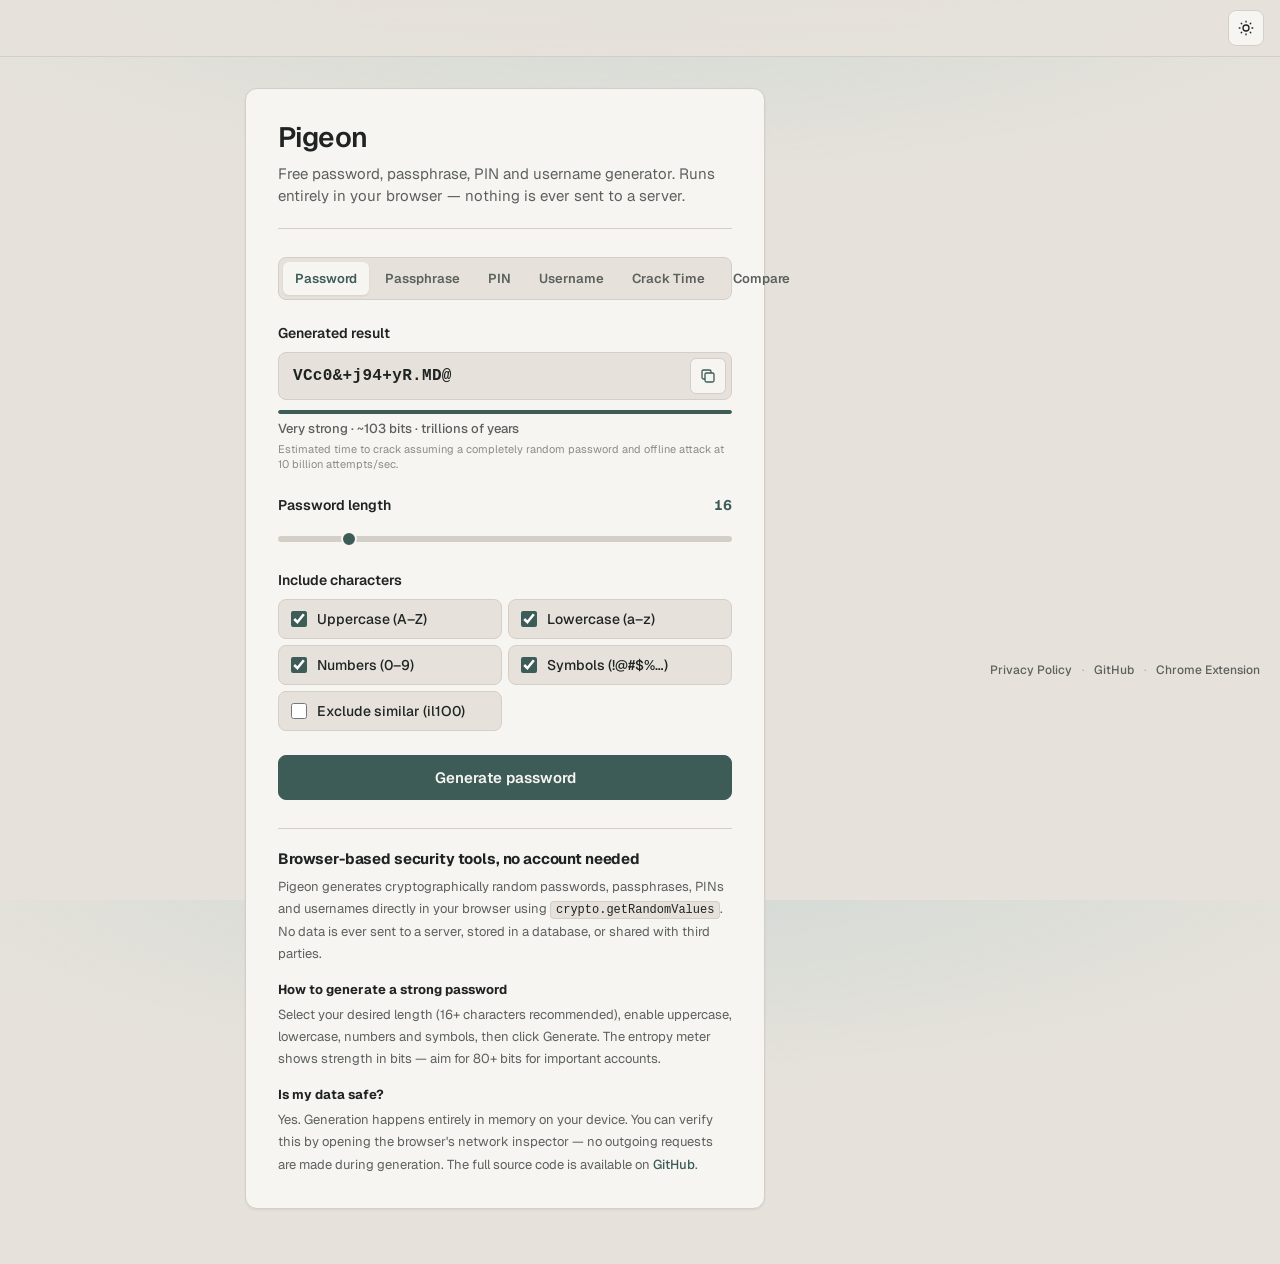
==== index.html @ 85832d98 "Initial commit" ====
<!DOCTYPE html>
<html lang="en">
<head>
    <meta charset="UTF-8">
    <meta name="viewport" content="width=device-width, initial-scale=1.0, viewport-fit=cover">

    <!-- Primary SEO -->
    <title>Pigeon — Free Password & Username Generator</title>
    <meta name="description" content="Generate strong passwords, passphrases, PINs and usernames instantly. Everything runs in your browser — no data is ever sent to a server.">
    <meta name="robots" content="index, follow">
    <link rel="canonical" href="https://pigeonofficial.vercel.app/">

    <!-- Open Graph -->
    <meta property="og:type" content="website">
    <meta property="og:site_name" content="Pigeon">
    <meta property="og:title" content="Pigeon — Free Password & Username Generator">
    <meta property="og:description" content="Generate strong passwords, passphrases, PINs and usernames instantly. Everything runs in your browser — no data is ever sent to a server.">
    <meta property="og:url" content="https://pigeonofficial.vercel.app/">
    <meta property="og:image" content="https://pigeonofficial.vercel.app/og-image.png">
    <meta property="og:image:width" content="1200">
    <meta property="og:image:height" content="630">
    <meta property="og:locale" content="en_US">

    <!-- Twitter Card -->
    <meta name="twitter:card" content="summary_large_image">
    <meta name="twitter:title" content="Pigeon — Free Password & Username Generator">
    <meta name="twitter:description" content="Generate strong passwords, passphrases, PINs and usernames instantly. No data collected, no server, everything runs in your browser.">
    <meta name="twitter:image" content="https://pigeonofficial.vercel.app/og-image.png">

    <!-- Theme & PWA -->
    <meta name="theme-color" content="#3d5c57">
    <meta name="mobile-web-app-capable" content="yes">
    <meta name="apple-mobile-web-app-capable" content="yes">
    <meta name="apple-mobile-web-app-status-bar-style" content="black-translucent">
    <meta name="apple-mobile-web-app-title" content="Pigeon">

    <!-- Favicon -->
    <link rel="icon" href="/favicon.ico" sizes="any">
    <link rel="icon" href="/icon.svg" type="image/svg+xml">
    <link rel="apple-touch-icon" href="/apple-touch-icon.png">
    <link rel="manifest" href="/site.webmanifest">

    <!-- JSON-LD: SoftwareApplication -->
    <script type="application/ld+json">
    {
      "@context": "https://schema.org",
      "@type": "SoftwareApplication",
      "name": "Pigeon",
      "url": "https://pigeonofficial.vercel.app/",
      "description": "Free browser-based tool to generate strong passwords, passphrases, PINs and usernames. No data collected.",
      "applicationCategory": "SecurityApplication",
      "operatingSystem": "Any",
      "offers": {
        "@type": "Offer",
        "price": "0",
        "priceCurrency": "USD"
      },
      "publisher": {
        "@type": "Organization",
        "name": "Pigeon",
        "url": "https://pigeonofficial.vercel.app/"
      }
    }
    </script>

    <!-- JSON-LD: FAQPage -->
    <script type="application/ld+json">
    {
      "@context": "https://schema.org",
      "@type": "FAQPage",
      "mainEntity": [
        {
          "@type": "Question",
          "name": "Does Pigeon store or send my passwords anywhere?",
          "acceptedAnswer": {
            "@type": "Answer",
            "text": "No. All generation happens locally in your browser using the Web Crypto API. Nothing is ever sent to a server or stored beyond your current session."
          }
        },
        {
          "@type": "Question",
          "name": "How random are the generated passwords?",
          "acceptedAnswer": {
            "@type": "Answer",
            "text": "Pigeon uses crypto.getRandomValues, the browser's cryptographically secure random number generator, which is the same standard used by security professionals."
          }
        },
        {
          "@type": "Question",
          "name": "What is a passphrase and why is it better?",
          "acceptedAnswer": {
            "@type": "Answer",
            "text": "A passphrase is a sequence of random words (e.g. river-castle-flame-orbit). It is often easier to remember than a random password while providing comparable or better entropy."
          }
        },
        {
          "@type": "Question",
          "name": "Can I use Pigeon offline?",
          "acceptedAnswer": {
            "@type": "Answer",
            "text": "The Chrome extension version works fully offline. The web app requires a one-time load but makes no network calls during generation."
          }
        },
        {
          "@type": "Question",
          "name": "What does the strength meter measure?",
          "acceptedAnswer": {
            "@type": "Answer",
            "text": "The strength meter estimates entropy in bits based on the character pool size and password length. Higher bits means exponentially harder to crack by brute force."
          }
        },
        {
          "@type": "Question",
          "name": "Is Pigeon open source?",
          "acceptedAnswer": {
            "@type": "Answer",
            "text": "Yes. The full source code is available on GitHub at github.com/ZavionGames/Pigeon so you can inspect exactly how generation works."
          }
        }
      ]
    }
    </script>

    <!-- JSON-LD: WebSite (sitelinks searchbox optional) -->
    <script type="application/ld+json">
    {
      "@context": "https://schema.org",
      "@type": "WebSite",
      "name": "Pigeon",
      "url": "https://pigeonofficial.vercel.app/"
    }
    </script>

    <!-- Fonts -->
    <link rel="preconnect" href="https://fonts.googleapis.com">
    <link rel="preconnect" href="https://fonts.gstatic.com" crossorigin>
    <link href="https://fonts.googleapis.com/css2?family=Geist:wght@400;500;600;700&display=swap" rel="stylesheet">

    <!-- Theme init (before paint to avoid flash) -->
    <script>
        (function () {
            try {
                var t = localStorage.getItem('theme') || (window.matchMedia('(prefers-color-scheme: dark)').matches ? 'dark' : 'light');
                document.documentElement.setAttribute('data-theme', t);
            } catch (e) {
                document.documentElement.setAttribute('data-theme', 'light');
            }
        })();
    </script>

    <link rel="stylesheet" href="styles.css">
</head>
<body>
    <header class="top-bar" role="banner">
        <button type="button" class="theme-toggle" id="themeToggle" aria-label="Switch theme">
            <svg class="sun-icon" fill="none" stroke="currentColor" viewBox="0 0 24 24" aria-hidden="true">
                <path stroke-linecap="round" stroke-linejoin="round" stroke-width="1.75" d="M12 3v1m0 16v1m9-9h-1M4 12H3m15.364 6.364l-.707-.707M6.343 6.343l-.707-.707m12.728 0l-.707.707M6.343 17.657l-.707.707M16 12a4 4 0 11-8 0 4 4 0 018 0z"></path>
            </svg>
            <svg class="moon-icon" fill="none" stroke="currentColor" viewBox="0 0 24 24" aria-hidden="true">
                <path stroke-linecap="round" stroke-linejoin="round" stroke-width="1.75" d="M20.354 15.354A9 9 0 018.646 3.646 9.003 9.003 0 0012 21a9.003 9.003 0 008.354-5.646z"></path>
            </svg>
        </button>
    </header>

    <main class="container" id="main-content">
        <header class="page-header">
            <h1>Pigeon</h1>
            <p class="lede">Free password, passphrase, PIN and username generator. Runs entirely in your browser — nothing is ever sent to a server.</p>
        </header>

        <!-- Tabs -->
        <nav aria-label="Generator tools">
            <div class="tabs" role="tablist" aria-label="Generator type">
                <button type="button" class="tab active" role="tab" aria-selected="true"  aria-controls="panel-password"    id="tab-password"    data-tab="password">Password</button>
                <button type="button" class="tab"        role="tab" aria-selected="false" aria-controls="panel-passphrase"  id="tab-passphrase"  data-tab="passphrase">Passphrase</button>
                <button type="button" class="tab"        role="tab" aria-selected="false" aria-controls="panel-pin"         id="tab-pin"         data-tab="pin">PIN</button>
                <button type="button" class="tab"        role="tab" aria-selected="false" aria-controls="panel-username"    id="tab-username"    data-tab="username">Username</button>
                <button type="button" class="tab"        role="tab" aria-selected="false" aria-controls="panel-cracktime"   id="tab-cracktime"   data-tab="cracktime">Crack Time</button>
                <button type="button" class="tab"        role="tab" aria-selected="false" aria-controls="panel-compare"     id="tab-compare"     data-tab="compare">Compare</button>
            </div>
        </nav>

        <!-- Shared result -->
        <section class="result-section" aria-label="Generated result">
            <label class="result-label" for="result">Generated result</label>
            <div class="result-input-wrapper">
                <input type="text" id="result" placeholder="Your result will appear here…" readonly autocomplete="off" spellcheck="false" aria-live="polite" aria-atomic="true">
                <button type="button" class="copy-btn" id="copyBtn" aria-label="Copy to clipboard">
                    <svg fill="none" stroke="currentColor" viewBox="0 0 24 24" aria-hidden="true">
                        <path stroke-linecap="round" stroke-linejoin="round" stroke-width="1.75" d="M8 16H6a2 2 0 01-2-2V6a2 2 0 012-2h8a2 2 0 012 2v2m-6 12h8a2 2 0 002-2v-8a2 2 0 00-2-2h-8a2 2 0 00-2 2v8a2 2 0 002 2z"></path>
                    </svg>
                </button>
            </div>
            <div class="strength" id="strength" hidden>
                <div class="strength-bar" aria-hidden="true">
                    <span class="strength-fill" id="strengthFill"></span>
                </div>
                <p class="strength-label" id="strengthLabel" aria-live="polite"></p>
                <p class="strength-note">Estimated time to crack assuming a completely random password and offline attack at 10 billion attempts/sec.</p>
            </div>
        </section>

        <!-- PASSWORD panel -->
        <section class="panel" id="panel-password" role="tabpanel" aria-labelledby="tab-password">
            <div class="length-section">
                <div class="length-label">
                    <label for="length">Password length</label>
                    <span class="length-value" id="lengthValue" aria-live="polite">16</span>
                </div>
                <input type="range" id="length" min="8" max="64" value="16" aria-valuemin="8" aria-valuemax="64" aria-valuenow="16" aria-label="Password length">
            </div>
            <div class="settings-section" aria-labelledby="settingsLabel">
                <p class="settings-label" id="settingsLabel">Include characters</p>
                <div class="checkbox-group">
                    <label class="checkbox-item" for="uppercase">
                        <input type="checkbox" id="uppercase" checked>
                        <span>Uppercase (A–Z)</span>
                    </label>
                    <label class="checkbox-item" for="lowercase">
                        <input type="checkbox" id="lowercase" checked>
                        <span>Lowercase (a–z)</span>
                    </label>
                    <label class="checkbox-item" for="numbers">
                        <input type="checkbox" id="numbers" checked>
                        <span>Numbers (0–9)</span>
                    </label>
                    <label class="checkbox-item" for="symbols">
                        <input type="checkbox" id="symbols" checked>
                        <span>Symbols (!@#$%…)</span>
                    </label>
                    <label class="checkbox-item" for="excludeSimilar">
                        <input type="checkbox" id="excludeSimilar">
                        <span>Exclude similar (il1O0)</span>
                    </label>
                </div>
            </div>
        </section>

        <!-- PASSPHRASE panel -->
        <section class="panel" id="panel-passphrase" role="tabpanel" aria-labelledby="tab-passphrase" hidden>
            <div class="length-section">
                <div class="length-label">
                    <label for="wordCount">Number of words</label>
                    <span class="length-value" id="wordCountValue" aria-live="polite">4</span>
                </div>
                <input type="range" id="wordCount" min="3" max="8" value="4" aria-valuemin="3" aria-valuemax="8" aria-valuenow="4" aria-label="Number of words">
            </div>
            <div class="settings-section">
                <p class="settings-label">Separator</p>
                <div class="separator-group" role="radiogroup" aria-label="Word separator">
                    <label class="sep-item"><input type="radio" name="separator" value="-" checked> <span>Hyphen&nbsp;&nbsp;(word-word)</span></label>
                    <label class="sep-item"><input type="radio" name="separator" value="_"> <span>Underscore&nbsp;(word_word)</span></label>
                    <label class="sep-item"><input type="radio" name="separator" value="."> <span>Dot&nbsp;&nbsp;&nbsp;&nbsp;&nbsp;&nbsp;&nbsp;(word.word)</span></label>
                    <label class="sep-item"><input type="radio" name="separator" value=" "> <span>Space&nbsp;&nbsp;&nbsp;&nbsp;&nbsp;(word word)</span></label>
                </div>
            </div>
        </section>

        <!-- PIN panel -->
        <section class="panel" id="panel-pin" role="tabpanel" aria-labelledby="tab-pin" hidden>
            <div class="length-section">
                <div class="length-label">
                    <label for="pinLength">PIN length</label>
                    <span class="length-value" id="pinLengthValue" aria-live="polite">4</span>
                </div>
                <input type="range" id="pinLength" min="4" max="12" value="4" aria-valuemin="4" aria-valuemax="12" aria-valuenow="4" aria-label="PIN length">
            </div>
        </section>

        <!-- USERNAME panel -->
        <section class="panel" id="panel-username" role="tabpanel" aria-labelledby="tab-username" hidden>
            <div class="settings-section">
                <p class="settings-label">Style</p>
                <div class="separator-group" role="radiogroup" aria-label="Username style">
                    <label class="sep-item"><input type="radio" name="usernameStyle" value="adjnoun" checked> <span>Adjective + Noun&nbsp;&nbsp;(SilentFox)</span></label>
                    <label class="sep-item"><input type="radio" name="usernameStyle" value="adjnounnum"> <span>+ Number&nbsp;&nbsp;&nbsp;&nbsp;&nbsp;&nbsp;&nbsp;&nbsp;&nbsp;&nbsp;(SilentFox42)</span></label>
                    <label class="sep-item"><input type="radio" name="usernameStyle" value="word"> <span>Random word&nbsp;&nbsp;&nbsp;&nbsp;&nbsp;&nbsp;(tunnel)</span></label>
                    <label class="sep-item"><input type="radio" name="usernameStyle" value="wordnum"> <span>Word + Number&nbsp;&nbsp;&nbsp;&nbsp;(tunnel42)</span></label>
                </div>
            </div>
        </section>

        <button type="button" class="generate-btn" id="generateBtn">Generate password</button>

        <!-- CRACK TIME panel -->
        <section class="panel" id="panel-cracktime" role="tabpanel" aria-labelledby="tab-cracktime" hidden>
            <div class="cracktime-tool">
                <label class="result-label" for="crackInput">Enter a password to analyze</label>
                <div class="result-input-wrapper">
                    <input type="text" id="crackInput" placeholder="Type or paste a password…" autocomplete="off" spellcheck="false">
                </div>
                
                <div class="strength" id="strengthCrack" hidden>
                    <div class="strength-bar"><span class="strength-fill" id="strengthFillCrack"></span></div>
                    <p class="strength-label" id="strengthLabelCrack" aria-live="polite"></p>
                </div>

                <div class="cracktime-scenarios" id="cracktimeScenarios" hidden>
                    <h3>Attack scenarios</h3>
                    <div class="scenario-grid">
                        <div class="scenario-item">
                            <strong>Fast offline (MD5/SHA-1)</strong>
                            <p class="scenario-value" id="scenarioFast">—</p>
                            <span class="scenario-note">10 billion attempts/sec</span>
                        </div>
                        <div class="scenario-item">
                            <strong>Slow offline (bcrypt/Argon2)</strong>
                            <p class="scenario-value" id="scenarioSlow">—</p>
                            <span class="scenario-note">10,000 attempts/sec</span>
                        </div>
                        <div class="scenario-item">
                            <strong>Online (login throttling)</strong>
                            <p class="scenario-value" id="scenarioOnline">—</p>
                            <span class="scenario-note">10 attempts/sec</span>
                        </div>
                    </div>
                    <p class="cracktime-disclaimer">These estimates assume the password is completely random. Dictionary words, patterns, and personal information dramatically reduce security.</p>
                </div>
            </div>
        </section>

        <!-- COMPARE panel -->
        <section class="panel" id="panel-compare" role="tabpanel" aria-labelledby="tab-compare" hidden>
            <div class="compare-section">
                <div class="compare-row">
                    <label class="result-label" for="cmpA">Password A</label>
                    <div class="result-input-wrapper">
                        <input type="text" id="cmpA" placeholder="Type or paste a password…" autocomplete="off" spellcheck="false">
                        <button type="button" class="copy-btn" id="cmpAClear" aria-label="Clear password A" title="Clear">
                            <svg fill="none" stroke="currentColor" viewBox="0 0 24 24" aria-hidden="true"><path stroke-linecap="round" stroke-linejoin="round" stroke-width="1.75" d="M6 18L18 6M6 6l12 12"/></svg>
                        </button>
                    </div>
                    <div class="strength" id="strengthA" hidden>
                        <div class="strength-bar"><span class="strength-fill" id="strengthFillA"></span></div>
                        <p class="strength-label" id="strengthLabelA" aria-live="polite"></p>
                    </div>
                </div>
                <div class="compare-row">
                    <label class="result-label" for="cmpB">Password B</label>
                    <div class="result-input-wrapper">
                        <input type="text" id="cmpB" placeholder="Type or paste another password…" autocomplete="off" spellcheck="false">
                        <button type="button" class="copy-btn" id="cmpBClear" aria-label="Clear password B" title="Clear">
                            <svg fill="none" stroke="currentColor" viewBox="0 0 24 24" aria-hidden="true"><path stroke-linecap="round" stroke-linejoin="round" stroke-width="1.75" d="M6 18L18 6M6 6l12 12"/></svg>
                        </button>
                    </div>
                    <div class="strength" id="strengthB" hidden>
                        <div class="strength-bar"><span class="strength-fill" id="strengthFillB"></span></div>
                        <p class="strength-label" id="strengthLabelB" aria-live="polite"></p>
                    </div>
                </div>
                <p class="strength-note" style="margin-top: 8px">Crack time assumes offline attack at 10 billion attempts/sec.</p>
                <div class="compare-verdict" id="compareVerdict" hidden aria-live="polite"></div>
            </div>
        </section>

        <!-- SEO content block -->
        <section class="seo-block" aria-label="About Pigeon">
            <h2>Browser-based security tools, no account needed</h2>
            <p>Pigeon generates cryptographically random passwords, passphrases, PINs and usernames directly in your browser using <code>crypto.getRandomValues</code>. No data is ever sent to a server, stored in a database, or shared with third parties.</p>

            <h3>How to generate a strong password</h3>
            <p>Select your desired length (16+ characters recommended), enable uppercase, lowercase, numbers and symbols, then click Generate. The entropy meter shows strength in bits — aim for 80+ bits for important accounts.</p>

            <h3>Is my data safe?</h3>
            <p>Yes. Generation happens entirely in memory on your device. You can verify this by opening the browser's network inspector — no outgoing requests are made during generation. The full source code is available on <a href="https://github.com/ZavionGames/Pigeon" target="_blank" rel="noopener noreferrer">GitHub</a>.</p>
        </section>
    </main>

    <div class="toast" id="toast" role="status" aria-live="polite" aria-atomic="true"></div>

    <footer class="site-footer" role="contentinfo">
        <a href="privacy.html">Privacy Policy</a>
        <span aria-hidden="true">&middot;</span>
        <a href="https://github.com/ZavionGames/Pigeon" target="_blank" rel="noopener noreferrer">GitHub</a>
        <span aria-hidden="true">&middot;</span>
        <a href="https://github.com/ZavionGames/Pigeon-Extensions" target="_blank" rel="noopener noreferrer">Chrome Extension</a>
    </footer>

    <script src="script.js" defer></script>
</body>
</html>
---- styles.css ----
* {
    margin: 0;
    padding: 0;
    box-sizing: border-box;
    -webkit-tap-highlight-color: transparent;
}

html {
    -webkit-text-size-adjust: 100%;
    text-size-adjust: 100%;
    height: 100%;
}

:root {
    --bg-canvas: #e6e2db;
    --bg-wash: #cfd8d4;
    --bg-primary: #e6e2db;
    --bg-secondary: #f7f5f1;
    --text-primary: #1f2322;
    --text-secondary: #5c615e;
    --border-color: #d4cfc6;
    --accent-color: #3d5c57;
    --accent-soft: rgba(61, 92, 87, 0.12);
    --shadow: rgba(31, 35, 34, 0.08);
    --weak: #b42318;
    --fair: #b54708;
    --strong: #32724c;
    --very-strong: #3d5c57;
    --control-radius: 8px;
    --panel-radius: 12px;
}

[data-theme="dark"] {
    --bg-canvas: #161918;
    --bg-wash: #1e2a27;
    --bg-primary: #161918;
    --bg-secondary: #1e2221;
    --text-primary: #eceae6;
    --text-secondary: #a8ada9;
    --border-color: #323836;
    --accent-color: #8fb3ac;
    --accent-soft: rgba(143, 179, 172, 0.14);
    --shadow: rgba(0, 0, 0, 0.35);
    --weak: #f97066;
    --fair: #f79009;
    --strong: #75b798;
    --very-strong: #8fb3ac;
}

body {
    font-family: 'Geist', 'Segoe UI', sans-serif;
    min-height: 100vh;
    min-height: -webkit-fill-available;
    display: flex;
    justify-content: center;
    align-items: center;
    background-color: var(--bg-canvas);
    background-image: radial-gradient(ellipse 90% 42% at 50% -8%, var(--bg-wash), transparent 70%);
    color: var(--text-primary);
    padding: max(88px, calc(env(safe-area-inset-top) + 72px)) max(20px, env(safe-area-inset-right)) max(32px, env(safe-area-inset-bottom)) max(20px, env(safe-area-inset-left));
    overflow-x: hidden;
    overflow-y: auto;
    -webkit-overflow-scrolling: touch;
}

body.modal-open {
    overflow: hidden;
}

[hidden] {
    display: none !important;
}

.visually-hidden {
    position: absolute;
    width: 1px;
    height: 1px;
    padding: 0;
    margin: -1px;
    overflow: hidden;
    clip: rect(0, 0, 0, 0);
    white-space: nowrap;
    border: 0;
}

.top-bar {
    position: fixed;
    top: 0;
    left: 0;
    right: 0;
    z-index: 1100;
    display: flex;
    align-items: center;
    justify-content: flex-end;
    gap: 8px;
    min-height: 56px;
    padding: max(10px, env(safe-area-inset-top)) max(16px, env(safe-area-inset-right)) 10px max(16px, env(safe-area-inset-left));
    background: color-mix(in srgb, var(--bg-canvas) 88%, transparent);
    border-bottom: 1px solid var(--border-color);
    backdrop-filter: blur(10px);
}

.theme-toggle {
    font-family: inherit;
    font-size: 14px;
    font-weight: 600;
    color: var(--text-primary);
    background: var(--bg-secondary);
    border: 1px solid var(--border-color);
    border-radius: var(--control-radius);
    padding: 7px 12px;
    cursor: pointer;
}

.theme-toggle:hover,
.copy-btn:hover,
.icon-btn:hover {
    border-color: var(--accent-color);
}

.theme-toggle {
    width: 36px;
    height: 36px;
    padding: 0;
    display: flex;
    align-items: center;
    justify-content: center;
    flex-shrink: 0;
}

.theme-toggle svg {
    width: 18px;
    height: 18px;
    color: var(--text-primary);
}

.theme-toggle .sun-icon {
    display: block;
}

.theme-toggle .moon-icon {
    display: none;
}

[data-theme="dark"] .theme-toggle .sun-icon {
    display: none;
}

[data-theme="dark"] .theme-toggle .moon-icon {
    display: block;
}

.container {
    width: 100%;
    max-width: 520px;
    padding: 32px;
    background: var(--bg-secondary);
    border-radius: var(--panel-radius);
    border: 1px solid var(--border-color);
    box-shadow: 0 1px 2px var(--shadow);
    position: relative;
    z-index: 1;
    margin: 0 auto 24px;
}

.page-header {
    margin-bottom: 28px;
    padding-bottom: 20px;
    border-bottom: 1px solid var(--border-color);
}

h1 {
    color: var(--text-primary);
    font-weight: 600;
    font-size: 28px;
    letter-spacing: -0.03em;
    line-height: 1.2;
}

.lede {
    margin-top: 8px;
    color: var(--text-secondary);
    font-size: 15px;
    line-height: 1.5;
}

.result-section {
    margin-bottom: 24px;
}

.result-label,
.length-label,
.settings-label {
    color: var(--text-primary);
    font-size: 14px;
    font-weight: 600;
    margin-bottom: 10px;
    display: block;
}

.result-input-wrapper {
    position: relative;
    display: flex;
    align-items: center;
}

#result {
    width: 100%;
    padding: 14px 52px 14px 14px;
    font-size: 16px;
    border: 1px solid var(--border-color);
    border-radius: var(--control-radius);
    background: var(--bg-canvas);
    color: var(--text-primary);
    font-family: ui-monospace, 'Cascadia Code', 'Courier New', monospace;
    font-weight: 600;
    outline: none;
    letter-spacing: 0.02em;
    appearance: none;
    overflow: hidden;
    text-overflow: ellipsis;
}

#result:focus {
    border-color: var(--accent-color);
    box-shadow: 0 0 0 3px var(--accent-soft);
}

#result::placeholder {
    color: var(--text-secondary);
    font-weight: 400;
}

.copy-btn {
    position: absolute;
    right: 6px;
    background: var(--bg-secondary);
    border: 1px solid var(--border-color);
    border-radius: 6px;
    width: 36px;
    height: 36px;
    display: flex;
    align-items: center;
    justify-content: center;
    cursor: pointer;
    color: var(--accent-color);
}

.copy-btn:active {
    background: var(--bg-canvas);
}

.copy-btn svg {
    width: 18px;
    height: 18px;
}

.strength {
    margin-top: 10px;
}

.strength-bar {
    height: 4px;
    border-radius: 999px;
    background: var(--border-color);
    overflow: hidden;
}

.strength-fill {
    display: block;
    height: 100%;
    width: 0;
    border-radius: inherit;
    background: var(--weak);
}

.strength[data-level="fair"] .strength-fill {
    background: var(--fair);
}

.strength[data-level="strong"] .strength-fill {
    background: var(--strong);
}

.strength[data-level="very-strong"] .strength-fill {
    background: var(--very-strong);
}

.strength-label {
    margin-top: 6px;
    font-size: 13px;
    font-weight: 500;
    color: var(--text-secondary);
}

.strength-note {
    margin-top: 5px;
    font-size: 11px;
    line-height: 1.4;
    color: var(--text-secondary);
    opacity: 0.7;
}

/* ── Tabs ──────────────────────────────────────────────────────────────── */
.tabs {
    display: flex;
    gap: 4px;
    background: var(--bg-canvas);
    border: 1px solid var(--border-color);
    border-radius: var(--control-radius);
    padding: 4px;
    margin-bottom: 24px;
}

.tab {
    flex: 1;
    font-family: inherit;
    font-size: 13px;
    font-weight: 600;
    color: var(--text-secondary);
    background: transparent;
    border: none;
    border-radius: 6px;
    padding: 8px 12px;
    cursor: pointer;
    transition: background 0.15s, color 0.15s;
    white-space: nowrap;
}

.tab:hover {
    color: var(--text-primary);
}

.tab.active {
    background: var(--bg-secondary);
    color: var(--accent-color);
    box-shadow: 0 1px 2px var(--shadow);
}

/* ── Separator / radio group ─────────────────────────────────────────────── */
.separator-group {
    display: flex;
    flex-direction: column;
    gap: 6px;
}

.sep-item {
    display: flex;
    align-items: center;
    gap: 10px;
    padding: 9px 12px;
    background: var(--bg-canvas);
    border: 1px solid var(--border-color);
    border-radius: var(--control-radius);
    cursor: pointer;
    color: var(--text-primary);
    font-size: 13px;
    font-weight: 500;
    font-family: ui-monospace, 'Cascadia Code', 'Courier New', monospace;
}

.sep-item:hover,
.sep-item:focus-within {
    border-color: var(--accent-color);
}

.sep-item input[type="radio"] {
    accent-color: var(--accent-color);
    flex-shrink: 0;
    width: 15px;
    height: 15px;
    cursor: pointer;
}

.length-section,
.settings-section {
    margin-bottom: 24px;
}

.length-label {
    display: flex;
    justify-content: space-between;
    align-items: center;
    margin-bottom: 12px;
}

.length-value {
    font-size: 14px;
    font-weight: 700;
    font-variant-numeric: tabular-nums;
    min-width: 2ch;
    text-align: right;
    color: var(--accent-color);
}

#length {
    width: 100%;
    height: 6px;
    border-radius: 999px;
    background: var(--border-color);
    outline: none;
    appearance: none;
    cursor: pointer;
}

#length::-webkit-slider-thumb {
    appearance: none;
    width: 16px;
    height: 16px;
    border-radius: 50%;
    background: var(--accent-color);
    cursor: pointer;
    border: 2px solid var(--bg-secondary);
}

#length::-moz-range-thumb {
    width: 16px;
    height: 16px;
    border-radius: 50%;
    background: var(--accent-color);
    cursor: pointer;
    border: 2px solid var(--bg-secondary);
}

.checkbox-group {
    display: grid;
    grid-template-columns: 1fr 1fr;
    gap: 6px;
}

.checkbox-item {
    display: flex;
    align-items: center;
    gap: 10px;
    padding: 10px 12px;
    background: var(--bg-canvas);
    border: 1px solid var(--border-color);
    border-radius: var(--control-radius);
    cursor: pointer;
    color: var(--text-primary);
    font-size: 14px;
    font-weight: 500;
}

.checkbox-item:hover,
.checkbox-item:focus-within {
    border-color: var(--accent-color);
}

.checkbox-item input[type="checkbox"] {
    width: 16px;
    height: 16px;
    cursor: pointer;
    accent-color: var(--accent-color);
    flex-shrink: 0;
}

.generate-btn {
    width: 100%;
    padding: 12px 16px;
    font-size: 15px;
    font-weight: 600;
    color: #f7f5f1;
    background: var(--accent-color);
    border: 1px solid var(--accent-color);
    border-radius: var(--control-radius);
    cursor: pointer;
    font-family: inherit;
}

[data-theme="dark"] .generate-btn {
    color: #161918;
}

.generate-btn:hover {
    opacity: 0.92;
}

.generate-btn:active {
    opacity: 0.86;
}

.generate-btn:disabled {
    opacity: 0.65;
    cursor: not-allowed;
}


.toast {
    position: fixed;
    bottom: max(24px, env(safe-area-inset-bottom, 24px));
    left: 50%;
    transform: translateX(-50%) translateY(16px);
    background: var(--bg-secondary);
    color: var(--text-primary);
    padding: 10px 16px;
    border-radius: var(--control-radius);
    font-weight: 600;
    font-size: 14px;
    box-shadow: 0 8px 24px var(--shadow);
    opacity: 0;
    pointer-events: none;
    transition: opacity 0.2s ease, transform 0.2s ease;
    z-index: 1000;
    border: 1px solid var(--border-color);
    max-width: calc(100vw - 40px);
}

.toast.show {
    opacity: 1;
    transform: translateX(-50%) translateY(0);
}

/* ── Compare ──────────────────────────────────────────────────────────────── */
.compare-section {
    display: flex;
    flex-direction: column;
    gap: 20px;
}

.compare-row {
    display: flex;
    flex-direction: column;
    gap: 0;
}

.compare-row .result-label {
    margin-bottom: 8px;
}

.compare-row input[type="text"] {
    width: 100%;
    padding: 14px 52px 14px 14px;
    font-size: 15px;
    border: 1px solid var(--border-color);
    border-radius: var(--control-radius);
    background: var(--bg-canvas);
    color: var(--text-primary);
    font-family: ui-monospace, 'Cascadia Code', 'Courier New', monospace;
    font-weight: 600;
    outline: none;
    letter-spacing: 0.02em;
    appearance: none;
}

.compare-row input[type="text"]:focus {
    border-color: var(--accent-color);
    box-shadow: 0 0 0 3px var(--accent-soft);
}

.compare-row input[type="text"]::placeholder {
    color: var(--text-secondary);
    font-weight: 400;
    font-family: inherit;
    letter-spacing: 0;
}

.compare-verdict {
    margin-top: 4px;
    padding: 12px 14px;
    border-radius: var(--control-radius);
    font-size: 14px;
    font-weight: 600;
    border: 1px solid var(--border-color);
    background: var(--bg-canvas);
    color: var(--text-primary);
}

.compare-verdict[data-winner="a"],
.compare-verdict[data-winner="b"] {
    border-color: var(--strong);
    color: var(--strong);
    background: transparent;
}

.compare-verdict[data-winner="tie"] {
    border-color: var(--fair);
    color: var(--fair);
    background: transparent;
}

.not-found-page {
    align-items: center;
    min-height: 100vh;
    padding: 32px 20px;
}

.not-found {
    width: 100%;
    max-width: 420px;
    text-align: center;
    padding: 40px 28px;
    background: var(--bg-secondary);
    border: 1px solid var(--border-color);
    border-radius: var(--panel-radius);
}

.not-found-code {
    font-size: 13px;
    font-weight: 700;
    letter-spacing: 0.16em;
    text-transform: uppercase;
    color: var(--accent-color);
    margin-bottom: 10px;
}

.not-found h1 {
    font-size: 28px;
}

.not-found-link {
    display: inline-flex;
    align-items: center;
    justify-content: center;
    margin-top: 24px;
    text-decoration: none;
    width: auto;
    min-width: 180px;
}

@media (max-width: 600px) {
    body {
        padding: max(76px, calc(env(safe-area-inset-top) + 60px)) max(14px, env(safe-area-inset-right)) max(24px, env(safe-area-inset-bottom)) max(14px, env(safe-area-inset-left));
    }

    .container {
        padding: 22px 16px;
        width: 100%;
    }

    h1 {
        font-size: 24px;
    }

    #result {
        font-size: 14px;
        padding: 12px 48px 12px 12px;
    }

    .save-row {
        flex-direction: column;
    }

}

@media (orientation: landscape) and (max-height: 600px) {
    body {
        align-items: stretch;
    }

    .container {
        width: 100%;
        max-width: 520px;
        margin-bottom: 20px;
    }
}

/* ── Footer ───────────────────────────────────────────────────────────────── */
.site-footer {
    margin-top: 20px;
    text-align: center;
    font-size: 12px;
    color: var(--text-secondary);
    display: flex;
    justify-content: center;
    align-items: center;
    gap: 10px;
}

.site-footer a {
    color: var(--text-secondary);
    text-decoration: none;
    font-weight: 500;
}

.site-footer a:hover {
    color: var(--accent-color);
}

.site-footer span {
    opacity: 0.4;
}

@media (prefers-reduced-motion: reduce) {
    *,
    *::before,
    *::after {
        animation-duration: 0.01ms !important;
        animation-iteration-count: 1 !important;
        transition-duration: 0.01ms !important;
    }
}

/* ── SEO content block ────────────────────────────────────────────────────── */
.seo-block {
    margin-top: 28px;
    padding-top: 20px;
    border-top: 1px solid var(--border-color);
}

.seo-block h2 {
    font-size: 15px;
    font-weight: 700;
    color: var(--text-primary);
    margin-bottom: 8px;
    letter-spacing: -0.01em;
}

.seo-block h3 {
    font-size: 13px;
    font-weight: 700;
    color: var(--text-primary);
    margin-top: 16px;
    margin-bottom: 6px;
}

.seo-block p {
    font-size: 13px;
    line-height: 1.7;
    color: var(--text-secondary);
}

.seo-block code {
    font-family: ui-monospace, 'Cascadia Code', monospace;
    font-size: 12px;
    background: var(--bg-canvas);
    border: 1px solid var(--border-color);
    border-radius: 4px;
    padding: 1px 5px;
    color: var(--text-primary);
}

.seo-block a {
    color: var(--accent-color);
    text-decoration: none;
    font-weight: 500;
}

.seo-block a:hover {
    text-decoration: underline;
}

/* ── Crack Time ───────────────────────────────────────────────────────────── */
.cracktime-tool {
    display: flex;
    flex-direction: column;
    gap: 16px;
}

.cracktime-scenarios {
    margin-top: 8px;
}

.cracktime-scenarios h3 {
    font-size: 13px;
    font-weight: 700;
    color: var(--text-primary);
    margin-bottom: 12px;
}

.scenario-grid {
    display: grid;
    grid-template-columns: 1fr;
    gap: 10px;
}

.scenario-item {
    padding: 12px 14px;
    background: var(--bg-canvas);
    border: 1px solid var(--border-color);
    border-radius: var(--control-radius);
}

.scenario-item strong {
    font-size: 12px;
    font-weight: 600;
    color: var(--text-primary);
    display: block;
    margin-bottom: 6px;
}

.scenario-value {
    font-size: 15px;
    font-weight: 700;
    color: var(--accent-color);
    margin: 6px 0;
}

.scenario-note {
    font-size: 11px;
    color: var(--text-secondary);
    opacity: 0.7;
}

.cracktime-disclaimer {
    margin-top: 12px;
    font-size: 11px;
    line-height: 1.5;
    color: var(--text-secondary);
    opacity: 0.7;
    padding: 10px 12px;
    background: var(--bg-canvas);
    border: 1px solid var(--border-color);
    border-radius: var(--control-radius);
}
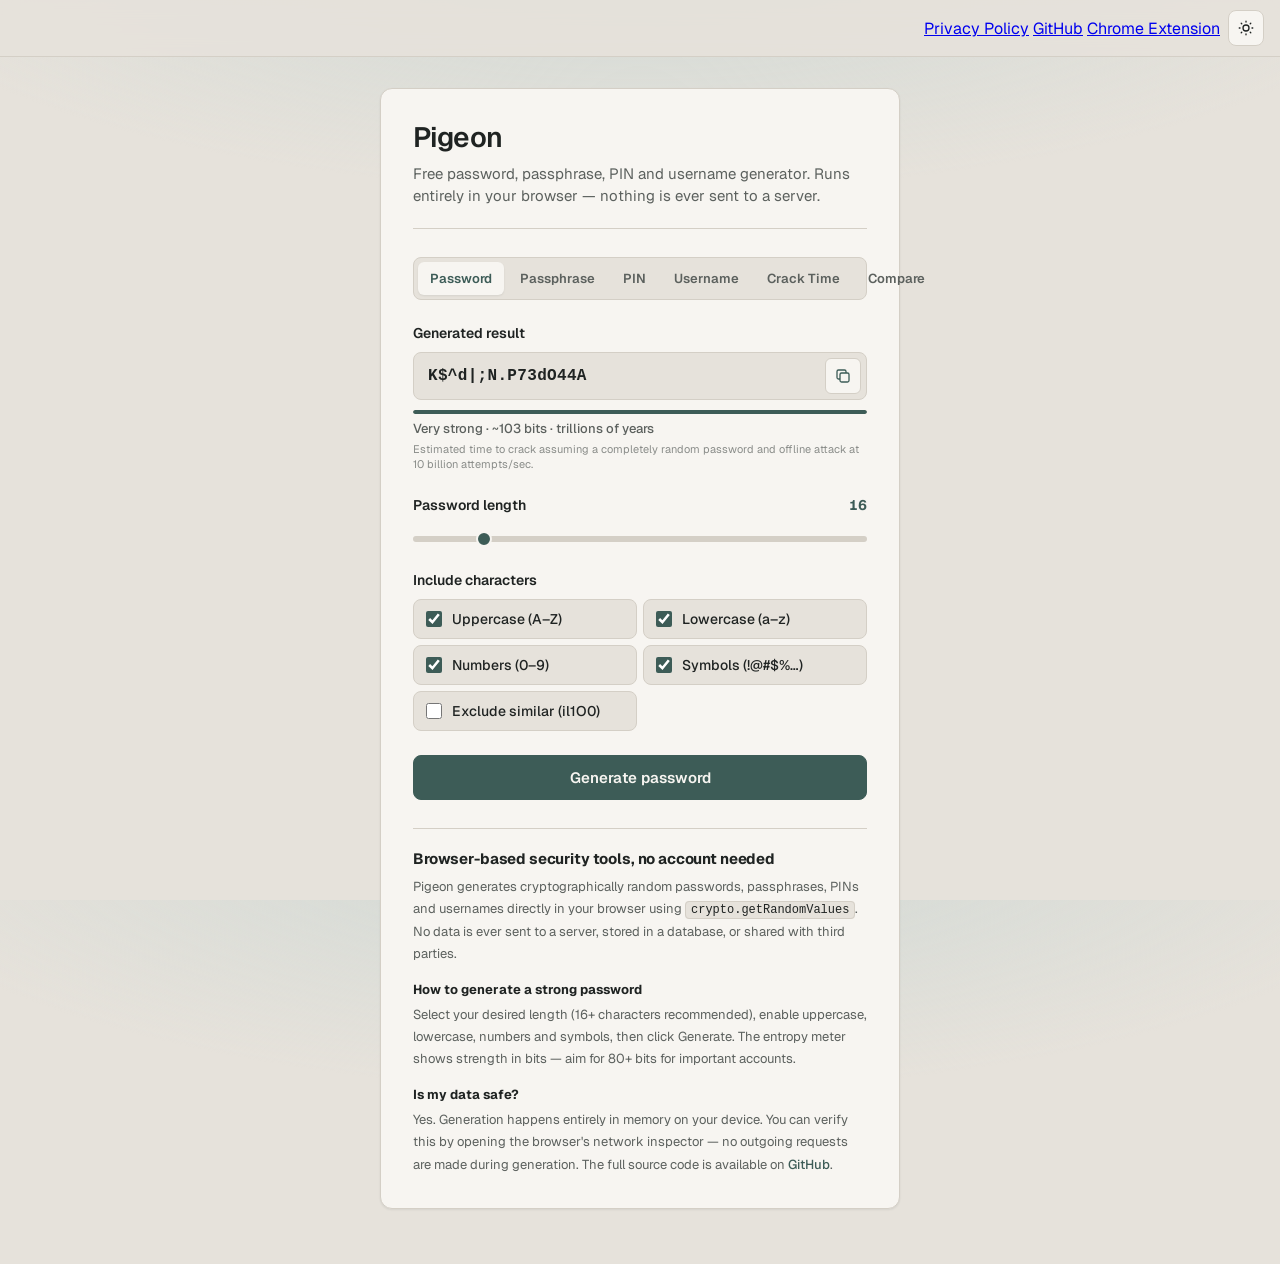
==== commit 2f9e8b47: "Fix UI: move links to top bar, scrollable tabs, improve layout" ====
--- a/index.html
+++ b/index.html
@@ -152,6 +152,11 @@
 </head>
 <body>
     <header class="top-bar" role="banner">
+        <nav class="top-bar-links" aria-label="Site links">
+            <a href="privacy.html">Privacy Policy</a>
+            <a href="https://github.com/ZavionGames/Pigeon" target="_blank" rel="noopener noreferrer">GitHub</a>
+            <a href="https://github.com/ZavionGames/Pigeon-Extensions" target="_blank" rel="noopener noreferrer">Chrome Extension</a>
+        </nav>
         <button type="button" class="theme-toggle" id="themeToggle" aria-label="Switch theme">
             <svg class="sun-icon" fill="none" stroke="currentColor" viewBox="0 0 24 24" aria-hidden="true">
                 <path stroke-linecap="round" stroke-linejoin="round" stroke-width="1.75" d="M12 3v1m0 16v1m9-9h-1M4 12H3m15.364 6.364l-.707-.707M6.343 6.343l-.707-.707m12.728 0l-.707.707M6.343 17.657l-.707.707M16 12a4 4 0 11-8 0 4 4 0 018 0z"></path>
@@ -368,14 +373,6 @@
 
     <div class="toast" id="toast" role="status" aria-live="polite" aria-atomic="true"></div>
 
-    <footer class="site-footer" role="contentinfo">
-        <a href="privacy.html">Privacy Policy</a>
-        <span aria-hidden="true">&middot;</span>
-        <a href="https://github.com/ZavionGames/Pigeon" target="_blank" rel="noopener noreferrer">GitHub</a>
-        <span aria-hidden="true">&middot;</span>
-        <a href="https://github.com/ZavionGames/Pigeon-Extensions" target="_blank" rel="noopener noreferrer">Chrome Extension</a>
-    </footer>
-
     <script src="script.js" defer></script>
 </body>
 </html>
